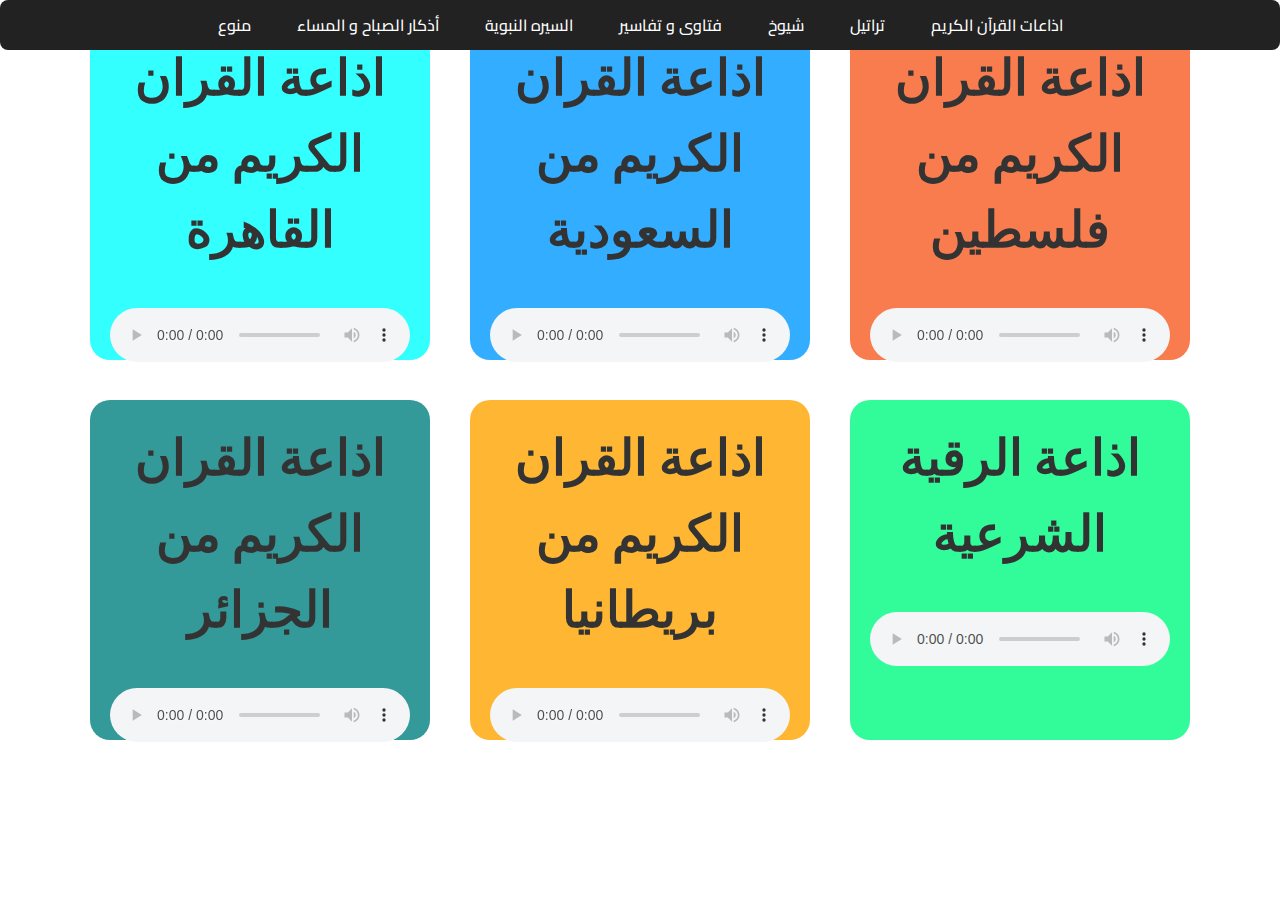
==== index.html @ ecad2f2a "Add files via upload" ====
<!DOCTYPE html>
<html lang="en">

<!-- الملف الأساسي -->

<head>
    <link rel="stylesheet" href="radio.css">
    <link rel="stylesheet" href="https://cdnjs.cloudflare.com/ajax/libs/font-awesome/6.5.2/css/all.min.css">
    <meta charset="UTF-8">
    <meta name="viewport" content="width=device-width, initial-scale=1.0">
    <title>Radio Quran</title>
</head>

<body>

    <nav>
        <a href="radio.html">اذاعات القرآن الكريم</a>
        <a href="radio1.html">تراتيل</a>
        <a href="radio2.html">شيوخ</a>
        <a href="radio3.html">فتاوى و تفاسير</a>
        <a href="radio4.html">السيره النبوية</a>
        <a href="radio5.html">أذكار الصباح و المساء</a>
        <a href="radio6.html">منوع</a>
    </nav>

    <div class="card">
        <div class="con con-hov icon">
            <h2>اذاعة القران الكريم من القاهرة</h2>
            <audio src="https://stream.radiojar.com/8s5u5tpdtwzuv" controls></audio>

        </div>
        <div class="con1 con-hov icon">
            <h2>اذاعة القران الكريم من السعودية</h2>
            <audio src="https://stream.radiojar.com/4wqre23fytzuv" controls></audio>

        </div>
        <div class="con2 con-hov icon">
            <h2>اذاعة القران الكريم من فلسطين</h2>
            <audio
                src="http://www.quran-radio.org:8002/;stream.mp3&13202692901&duration=99999&id=scplayer&autostart=true"
                controls></audio>

        </div>
    </div>


    <div class="card">
        <div class="con3 con-hov icon">
            <h2>اذاعة القران الكريم من الجزائر</h2>
            <audio src="https://webradio.tda.dz/Coran_64K.mp3" controls></audio>

        </div>
        <div class="con4 con-hov icon">
            <h2>اذاعة القران الكريم من بريطانيا</h2>
            <audio src="https://server03.quran-uni.com:7032/;" controls></audio>
        </div>
        <div class="con5 con-hov icon">
            <h2>اذاعة الرقية الشرعية</h2>
            <audio src="https://qurango.net/radio/roqiah" controls></audio>
        </div>
    </div>

</body>

</html>
---- radio.css ----
@import url('https://fonts.googleapis.com/css2?family=Poppins:ital,wght@0,100;0,200;0,300;0,400;0,500;0,600;0,700;0,800;0,900;1,100;1,200;1,300;1,400;1,500;1,600;1,700;1,800;1,900&display=swap');

@import url('https://fonts.googleapis.com/css2?family=Cairo:wght@200..1000&display=swap');

*{
    font-family: "Poppins", sans-serif;
margin: 0;
padding: 0;
box-sizing: border-box;
scroll-behavior: smooth;
}

body{
  width: 100%;
  min-height: 100vh;
  background: url(Quran\ 2.jpg) no-repeat;
  background-size: cover;
  background-position: center center;
  text-align: center;
}

nav{
  direction: rtl;
  position: fixed;
  width: 100%;
  height: 50px;
  background: #222;
  border-radius: 8px;
  display: flex;
  justify-content: center;
  align-items: center;
  z-index: 999;
}

nav a{
  position: relative;
  display: inline-block;
  font-size: 1em;
  font-weight: 500;
  font-family: "cairo", sans-serif;
  color: #fff;
  text-decoration: none;
  padding: 0 23px;
  z-index: 1;
  transition: 0.5s;
}

nav a:hover{
  color: aquamarine;
}

.card{
  display: inline-flex;
}

.icon{
  width: 21.25em;
  height: 21.25em;
  margin: 20px;
  padding: 10px;
  text-align: center;
  border-radius: 20px;
  transition: 0.7s;
  opacity: 0.8;
}

audio{
  margin-top: 50px;
}

.con{
  background-color: aqua;
}

.con1{
  background-color: #0099ff;
}

.con2{
  background-color: #f85c23;
}

.con3{
  background-color: teal;
}

.con4{
  background-color: orange;
}

.con5{
  background-color: #00fc82;
}

.con6{
  background-color: #ae00ff;
}

.con7{
  background-color: #bbff00;
}

.con8{
  background-color: tomato;
}

.con9{
background-color: violet;
}

.con10{
  background-color: maroon;
}

.con11{
  background-color: #73ff00;
}

.con12{
  background-color: #002d8d;
}

.con13{
  background-color: red;
}

.con14{
background-color: #968d7c;
}

.con15{
  background-color: seagreen;
}

.con16{
  background-color: darkblue;
}

.con17{
  background-color: crimson;
}

.con18{
  background-color: magenta;
}

.con19{
  background-color: #C4C3D0;
}

.con20{
  background-color: #009c4e;
}

.con21{
  background-color: dimgray;
}

.con22{
  background-color: paleturquoise;
}

.con23{
  background-color: peru;
}

.con24{
  background-color: peru;
}

.con25{
  background-color: firebrick;
}

.con26{
  background-color: cadetblue;
}

.con27{
  background-color: saddlebrown;
}

.con28{
  background-color: tan;
}

.con29{
  background-color: darkcyan;
}

.con30{
  background-color: khaki;
}

.con31{
  background-color: plum;
}

.con32{
  background-color: silver;
}

.con33{
  background-color: #ccbbff;
}

.con34{
  background-color: indigo;
}

.con35{
  background-color: beige;
}

.con36{
  background-color: #a07137de;
}

.con37{
  background-color: maroon;
}

.con38{
  background-color: chartreuse;
}

.con39{
  background-color: #36454F;
}

.con40{
  background-color: ivory;
}

.con41{
  background-color: #abff66d0;
}

.con42{
  background-color: #ff8c00c2;
}

.con43{
  background-color: lightblue;
}

.con44{
  background-color: lightcoral;
}

.con45{
  background-color: lightslategrey;
}

.con46{
  background-color: lime;
}

.con47{
  background-color: #ad00ad88;
}

.con48{
  background-color: #a6ffbc;
}

.con49{
  background-color: cornflowerblue;
}

.con-hov:hover{
  opacity: 1;
  transform: scale(1.01);
}

h2{
  font-size: 50px;
  text-align: center;
  transition: 0.5s;
  transform: translate(0, 10px);
}

  h2:hover{
    color: #eee;
    transform: translate(0, 20px);
  }

  .mar-top, .mar-top1{
    margin-top: 125px;
  }

  .tform-trans{
    transform: translateY(-20px);
  }


@media (max-width:857px){
  
  body{
    display: inline-flex;
    flex-direction: column;
  }

  nav{
    width: 100%;
    height: auto;
    flex-wrap: wrap;
    justify-content: space-around;
  }

  nav a{
    padding: 10px 15px;
    margin: -5px;
  }

  .card{
    display: inline-flex;
    flex-direction: column;
    align-items: center;
  }
  
  .icon{
    width: 20em;
    height: 20em;
    margin-top: 40px;
  }
  
  .aud{
    transform: translate(0, -40px);
  }

  .mar-top1{
    margin-top: 50px;
  }

  .tform-trans, .tform-trans1{
    transform: translateY(-30px);
  }

}
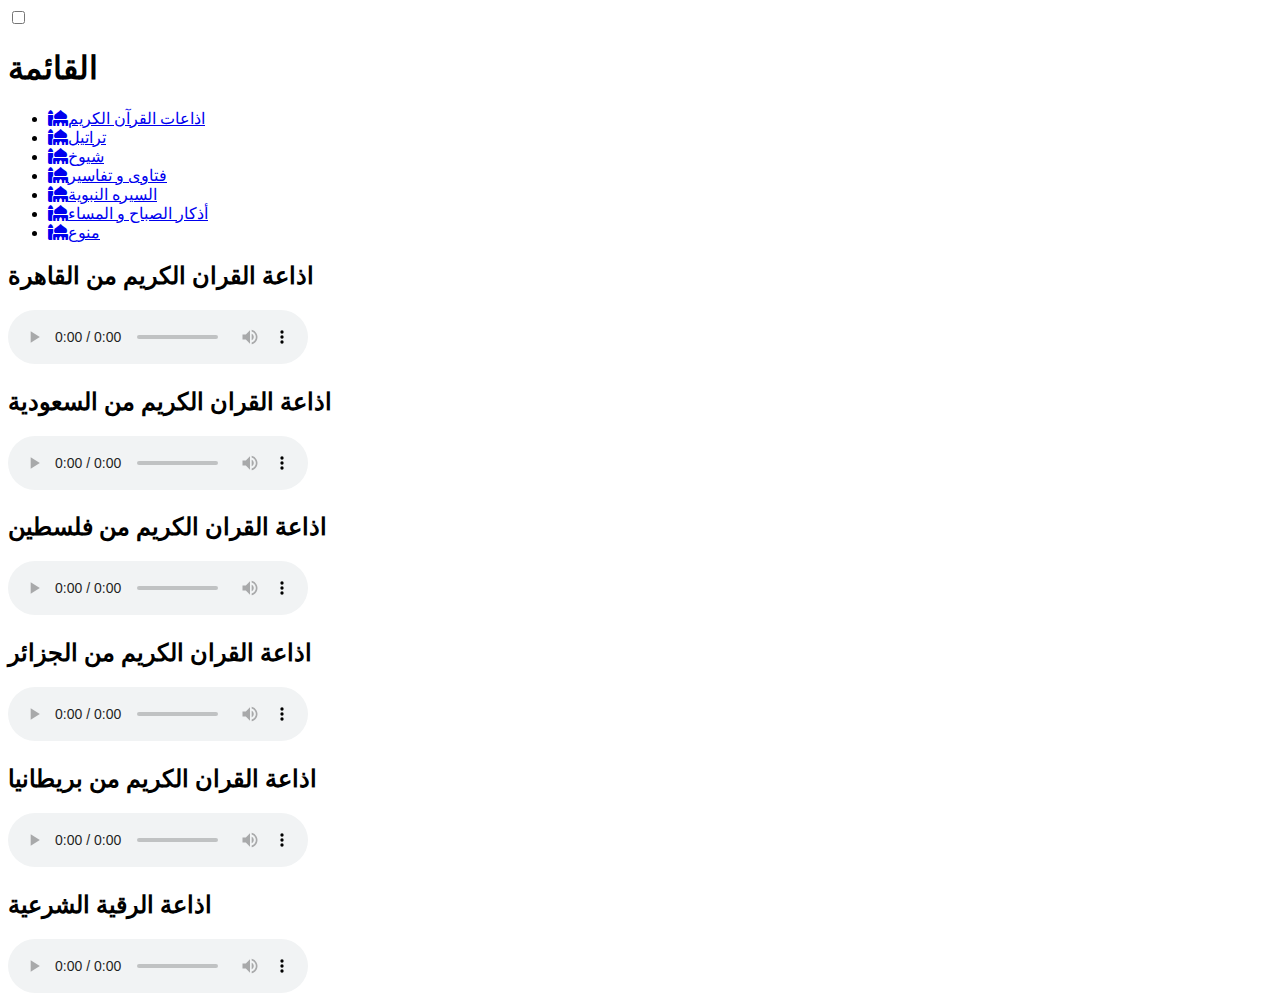
==== commit e46229f2: "Update index.html" ====
--- a/index.html
+++ b/index.html
@@ -4,7 +4,7 @@
 <!-- الملف الأساسي -->
 
 <head>
-    <link rel="stylesheet" href="radio.css">
+    <link rel="stylesheet" href="radio 1.css">
     <link rel="stylesheet" href="https://cdnjs.cloudflare.com/ajax/libs/font-awesome/6.5.2/css/all.min.css">
     <meta charset="UTF-8">
     <meta name="viewport" content="width=device-width, initial-scale=1.0">
@@ -13,15 +13,33 @@
 
 <body>
 
-    <nav>
-        <a href="radio.html">اذاعات القرآن الكريم</a>
-        <a href="radio1.html">تراتيل</a>
-        <a href="radio2.html">شيوخ</a>
-        <a href="radio3.html">فتاوى و تفاسير</a>
-        <a href="radio4.html">السيره النبوية</a>
-        <a href="radio5.html">أذكار الصباح و المساء</a>
-        <a href="radio6.html">منوع</a>
-    </nav>
+    <label>
+        <input type="checkbox">
+        <div class="toggle">
+          <span class="top_line common"></span>
+          <span class="middle_line common"></span>
+          <span class="bottom_line common"></span>
+        </div>
+  
+        <div class="slide">
+          <h1>القائمة</h1>
+          <ul>
+              <li><a href="index.html" ><i class="fa-solid fa-mosque"></i>اذاعات القرآن الكريم</a>
+
+              <li><a href="radio1.html"><i class="fa-solid fa-mosque"></i>تراتيل</a>
+
+              <li><a href="radio2.html" ><i class="fa-solid fa-mosque"></i>شيوخ</a>
+
+              <li><a href="radio3.html"><i class="fa-solid fa-mosque"></i>فتاوى و تفاسير</a>
+
+              <li><a href="radio4.html" ><i class="fa-solid fa-mosque"></i>السيره النبوية</a>
+
+              <li><a href="radio5.html"><i class="fa-solid fa-mosque"></i>أذكار الصباح و المساء</a>
+
+              <li><a href="radio6.html"><i class="fa-solid fa-mosque"></i>منوع</a>
+          </ul>
+        </div>
+      </label>
 
     <div class="card">
         <div class="con con-hov icon">
@@ -62,4 +80,4 @@
 
 </body>
 
-</html>+</html>
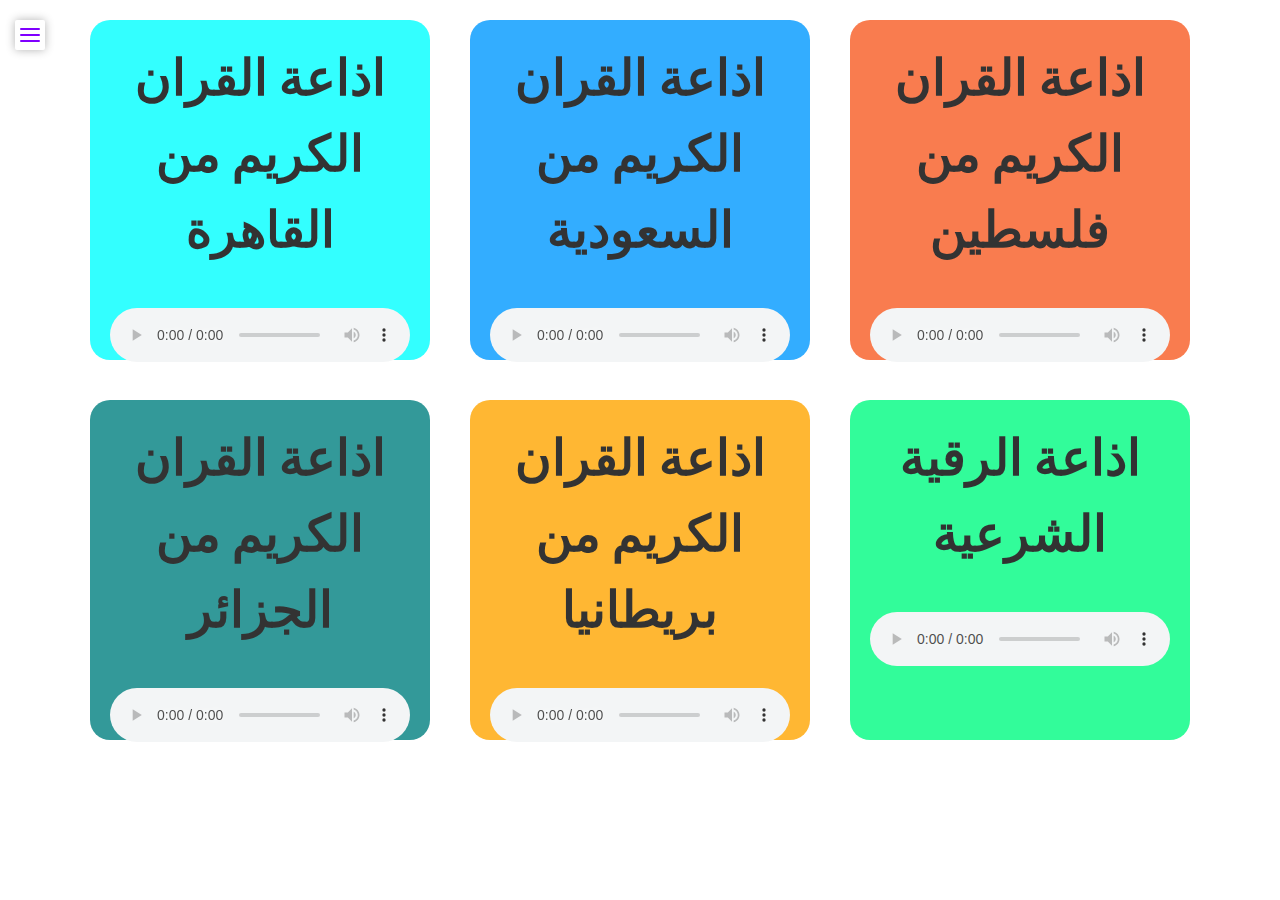
==== commit 1f51d79d: "Update index.html" ====
--- a/index.html
+++ b/index.html
@@ -4,7 +4,7 @@
 <!-- الملف الأساسي -->
 
 <head>
-    <link rel="stylesheet" href="radio 1.css">
+    <link rel="stylesheet" href="radio.css">
     <link rel="stylesheet" href="https://cdnjs.cloudflare.com/ajax/libs/font-awesome/6.5.2/css/all.min.css">
     <meta charset="UTF-8">
     <meta name="viewport" content="width=device-width, initial-scale=1.0">
--- a/radio.css
+++ b/radio.css
@@ -0,0 +1,427 @@
+@import url('https://fonts.googleapis.com/css2?family=Poppins:ital,wght@0,100;0,200;0,300;0,400;0,500;0,600;0,700;0,800;0,900;1,100;1,200;1,300;1,400;1,500;1,600;1,700;1,800;1,900&display=swap');
+
+@import url('https://fonts.googleapis.com/css2?family=Cairo:wght@200..1000&display=swap');
+
+*{
+    font-family: "Poppins", sans-serif;
+margin: 0;
+padding: 0;
+box-sizing: border-box;
+scroll-behavior: smooth;
+}
+
+body{
+  width: 100%;
+  min-height: 100vh;
+  background: url(Quran.jpg) no-repeat;
+  background-size: cover;
+  background-position: center center;
+  text-align: center;
+}
+
+.slide {
+  height: 100%;
+  width: 180px;
+  position: fixed;
+  background-color: #fff;
+  transition: ease 0.5s;
+  transform: translateX(-180px);
+  z-index: 998;
+}
+
+h1 {
+  direction: rtl;
+  font-family: "cairo", sans-serif;
+  color: #8000ff;
+  font-weight: bold;
+  text-align: right;
+  padding: 10px 0;
+  padding-right: 30px;
+  pointer-events: none;
+}
+
+ul li {
+  list-style: none;
+}
+
+ul li a {
+  font-family: "cairo", sans-serif;
+  direction: rtl;
+  color: #011a41;
+  font-weight: 500;
+  padding: 5px 0;
+  display: block;
+  text-transform: capitalize;
+  text-decoration: none;
+  transition: 0.2s ease-out;
+}
+
+ul li a:hover{
+  color: #fff;
+  background-color: #8000ff;
+}
+
+ul li a i {
+  width: 40px;
+  text-align: center;
+}
+
+input {
+  display: none;
+  visibility: hidden;
+  appearance: none;
+}
+
+.toggle{
+  position: fixed;
+  height: 30px;
+  width: 30px;
+  background-color: #fff;
+  z-index: 999;
+  cursor: pointer;
+  top: 20px;
+  left: 15px;
+  border-radius: 2px;
+  box-shadow: 0 0 10px rgba(0, 0, 0, 0.3);
+}
+
+.toggle .common{
+  position: absolute;
+  height: 2px;
+  width: 20px;
+  background-color: #8000ff;
+  border-radius: 50px;
+  transition: 0.3s ease;
+}
+
+.top_line{
+  top: 30%;
+  left: 50%;
+  transform: translate(-50%, -50%);
+}
+
+.middle_line{
+  top: 50%;
+  left: 50%;
+  transform: translate(-50%, -50%);
+}
+
+.bottom_line{
+  top: 70%;
+  left: 50%;
+  transform: translate(-50%, -50%);
+}
+
+input:checked ~ .toggle .top_line {
+  left: 2px;
+  top: 14px;
+  width: 25px;
+  transform: rotate(45deg);
+}
+
+input:checked ~ .toggle .middle_line {
+  opacity: 0;
+  transform: translateX(20px);
+}
+
+input:checked ~ .toggle .bottom_line {
+  left: 2px;
+  top: 14px;
+  width: 25px;
+  transform: rotate(-45deg);
+}
+
+input:checked ~ .slide{
+  transform: translateX(0);
+  box-shadow: 0 0 15px rgba(0, 0, 0, 0.5);
+}
+
+.card{
+  display: inline-flex;
+}
+
+.icon{
+  width: 21.25em;
+  height: 21.25em;
+  margin: 20px;
+  padding: 10px;
+  text-align: center;
+  border-radius: 20px;
+  transition: 0.7s;
+  opacity: 0.8;
+}
+
+audio{
+  margin-top: 50px;
+}
+
+.con{
+  background-color: aqua;
+}
+
+.con1{
+  background-color: #0099ff;
+}
+
+.con2{
+  background-color: #f85c23;
+}
+
+.con3{
+  background-color: teal;
+}
+
+.con4{
+  background-color: orange;
+}
+
+.con5{
+  background-color: #00fc82;
+}
+
+.con6{
+  background-color: #ae00ff;
+}
+
+.con7{
+  background-color: #bbff00;
+}
+
+.con8{
+  background-color: tomato;
+}
+
+.con9{
+background-color: violet;
+}
+
+.con10{
+  background-color: maroon;
+}
+
+.con11{
+  background-color: #73ff00;
+}
+
+.con12{
+  background-color: #002d8d;
+}
+
+.con13{
+  background-color: red;
+}
+
+.con14{
+background-color: #968d7c;
+}
+
+.con15{
+  background-color: seagreen;
+}
+
+.con16{
+  background-color: darkblue;
+}
+
+.con17{
+  background-color: crimson;
+}
+
+.con18{
+  background-color: magenta;
+}
+
+.con19{
+  background-color: #C4C3D0;
+}
+
+.con20{
+  background-color: #009c4e;
+}
+
+.con21{
+  background-color: dimgray;
+}
+
+.con22{
+  background-color: paleturquoise;
+}
+
+.con23{
+  background-color: peru;
+}
+
+.con24{
+  background-color: peru;
+}
+
+.con25{
+  background-color: firebrick;
+}
+
+.con26{
+  background-color: cadetblue;
+}
+
+.con27{
+  background-color: saddlebrown;
+}
+
+.con28{
+  background-color: tan;
+}
+
+.con29{
+  background-color: darkcyan;
+}
+
+.con30{
+  background-color: khaki;
+}
+
+.con31{
+  background-color: plum;
+}
+
+.con32{
+  background-color: silver;
+}
+
+.con33{
+  background-color: #ccbbff;
+}
+
+.con34{
+  background-color: indigo;
+}
+
+.con35{
+  background-color: beige;
+}
+
+.con36{
+  background-color: #a07137de;
+}
+
+.con37{
+  background-color: maroon;
+}
+
+.con38{
+  background-color: chartreuse;
+}
+
+.con39{
+  background-color: #36454F;
+}
+
+.con40{
+  background-color: ivory;
+}
+
+.con41{
+  background-color: #abff66d0;
+}
+
+.con42{
+  background-color: #ff8c00c2;
+}
+
+.con43{
+  background-color: lightblue;
+}
+
+.con44{
+  background-color: lightcoral;
+}
+
+.con45{
+  background-color: lightslategrey;
+}
+
+.con46{
+  background-color: lime;
+}
+
+.con47{
+  background-color: #ad00ad88;
+}
+
+.con48{
+  background-color: #a6ffbc;
+}
+
+.con49{
+  background-color: cornflowerblue;
+}
+
+.con-hov:hover{
+  opacity: 1;
+  transform: scale(1.01);
+}
+
+h2{
+  font-size: 50px;
+  text-align: center;
+  transition: 0.5s;
+  transform: translate(0, 10px);
+}
+
+  h2:hover{
+    color: #eee;
+    transform: translate(0, 20px);
+  }
+
+  .mar-top, .mar-top1{
+    margin-top: 125px;
+  }
+
+  .tform-trans{
+    transform: translateY(-20px);
+  }
+
+
+@media (max-width:857px){
+  
+  body{
+    display: inline-flex;
+    flex-direction: column;
+  }
+
+  nav{
+    width: 100%;
+    height: auto;
+    flex-wrap: wrap;
+    justify-content: space-around;
+  }
+
+  nav a{
+    padding: 10px 15px;
+    margin: -5px;
+  }
+
+  .card{
+    display: inline-flex;
+    flex-direction: column;
+    align-items: center;
+  }
+  
+  .icon{
+    width: 20em;
+    height: 20em;
+    margin-top: 40px;
+  }
+  
+  .aud{
+    transform: translate(0, -40px);
+  }
+
+  .mar-top1{
+    margin-top: 50px;
+  }
+
+  .tform-trans, .tform-trans1{
+    transform: translateY(-30px);
+  }
+
+}
